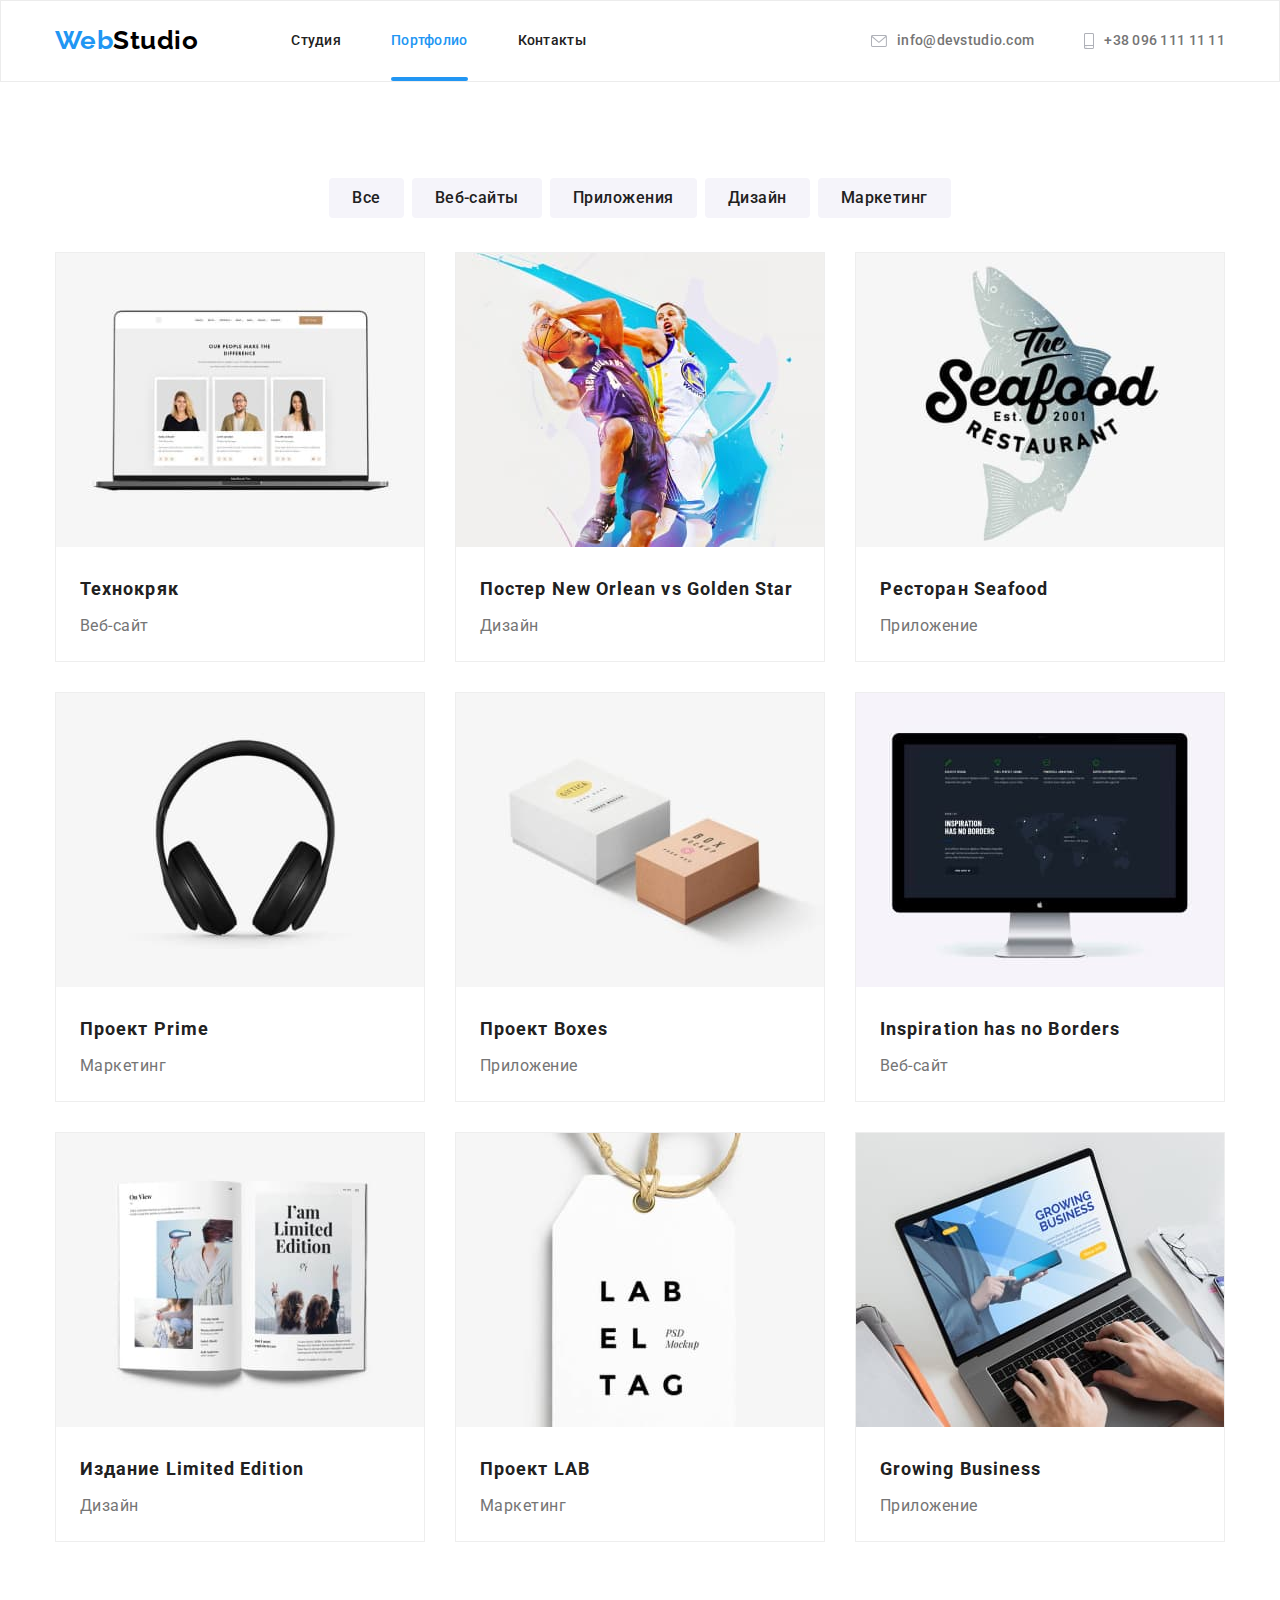
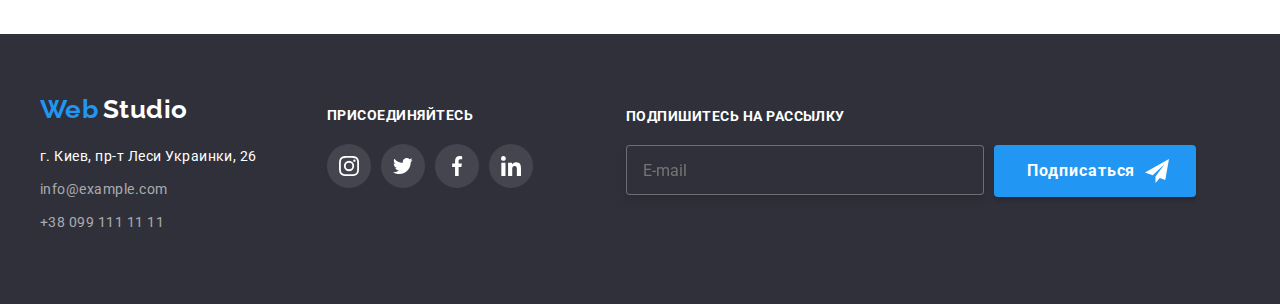
==== portfolio.html @ ba24fcdd "added files hv-06" ====
<!DOCTYPE html>
<html lang="ru">
  <head>
    <meta charset="UTF-8" />
    <meta name="viewport" content="width=device-width, initial-scale=1.0" />
    <title>Document</title>
    <link
      href="https://fonts.googleapis.com/css2?family=Raleway:wght@700&family=Roboto:wght@400;500;700;900&display=swap"
      rel="stylesheet"
    />
    <link
      rel="stylesheet"
      href="https://cdnjs.cloudflare.com/ajax/libs/modern-normalize/0.7.0/modern-normalize.min.css"
      integrity="sha512-yp4nScgc3FLGSJK6gj7q+YzX4ApX8ifljxvw3x5oYG4Js/u7ABw/U+pP31kefS2iz83pHbwe+Le2WvcosArp6Q=="
      crossorigin="anonymous"
    />
    <link rel="stylesheet" href="./CSS/styles.css" />
  </head>
  <body>
    <header class="header">
      <div class="container-nav flex">
        <nav class="site-nav">
          <a href="./index.html" class="logo">
            <span class="logo-blue">Web</span>Studio
          </a>
          <ul class="site-nav-list">
            <li class="item"><a href="./index.html" class="link">Студия</a></li>
            <li class="item">
              <a href="" class="link emphasis current">Портфолио</a>
            </li>
            <li><a href="" class="link">Контакты </a></li>
          </ul>
        </nav>

        <address class="address-nav">
          <a href="mailto:info@devstudio.com" class="item link-email">
            <svg class="icon-header-envelope">
              <use href="./images/SVG/sprite.svg#icon-envelope"></use>
            </svg>
            info@devstudio.com</a
          ><br />
          <a href="tel:+38-096-111-11-11" class="item link-tel">
            <svg class="icon-header-smartphone">
              <use href="./images/SVG/sprite.svg#icon-smartphone"></use>
            </svg>
            +38 096 111 11 11</a
          >
        </address>
      </div>
    </header>
    <section class="main">
      <div class="container-main">
        <ul class="main-button flex">
          <li class="button-item">
            <button type="button" class="button-service">
              <span class="name-service">Все</span>
            </button>
          </li>
          <li class="button-item">
            <button type="button" class="button-service">
              <span class="name-service">Веб-сайты</span>
            </button>
          </li>
          <li class="button-item">
            <button type="button" class="button-service">
              <span class="name-service">Приложения </span>
            </button>
          </li>
          <li class="button-item">
            <button type="button" class="button-service">
              <span class="name-service">Дизайн</span>
            </button>
          </li>
          <li class="button-item">
            <button type="button" class="button-service">
              <span class="name-service">Маркетинг </span>
            </button>
          </li>
        </ul>
        <ul class="main-img flex">
          <li class="img-item">
            <a class="img-link" href="">
              <div class="img-thumb">
                <img
                  src="./images/portfolio_texnokriak.jpg"
                  alt=""
                  width="370"
                  height="294"
                />

                <p class="img-hover-text">
                  Технокряк это современная площадка распространения
                  коронавируса. Компании используют эту платформу для цифрового
                  шпионажа и атак на защищённые сервера конкурентов.
                </p>
              </div>

              <h2 class="img-name">Технокряк</h2>
              <p class="type-service">Веб-сайт</p>
            </a>
          </li>
          <li class="img-item">
            <a class="img-link" href="">
              <div class="img-thumb">
                <img
                  src="./images/portfolio-poster.jpg"
                  alt=""
                  width="370"
                  height="294"
                />
                <p class="img-hover-text">
                  Технокряк это современная площадка распространения
                  коронавируса. Компании используют эту платформу для цифрового
                  шпионажа и атак на защищённые сервера конкурентов.
                </p>
              </div>
              <h2 class="img-name">Постер New Orlean vs Golden Star</h2>
              <p class="type-service">Дизайн</p>
            </a>
          </li>
          <li class="img-item">
            <a class="img-link" href="">
              <div class="img-thumb">
                <img
                  src="./images/portfolio_restaurant.jpg"
                  alt=""
                  width="370"
                  height="294"
                />
                <p class="img-hover-text">
                  Технокряк это современная площадка распространения
                  коронавируса. Компании используют эту платформу для цифрового
                  шпионажа и атак на защищённые сервера конкурентов.
                </p>
              </div>
              <h2 class="img-name">Ресторан Seafood</h2>
              <p class="type-service">Приложение</p>
            </a>
          </li>
          <li class="img-item">
            <a class="img-link" href="">
              <div class="img-thumb">
                <img
                  src="./images/portfolio-projectprime.jpg"
                  alt=""
                  width="370"
                  height="294"
                />
                <p class="img-hover-text">
                  Технокряк это современная площадка распространения
                  коронавируса. Компании используют эту платформу для цифрового
                  шпионажа и атак на защищённые сервера конкурентов.
                </p>
              </div>

              <h2 class="img-name">Проект Prime</h2>
              <p class="type-service">Маркетинг</p>
            </a>
          </li>
          <li class="img-item">
            <a class="img-link" href="">
              <div class="img-thumb">
                <img
                  src="./images/portfolio_projectboxes.jpg"
                  alt=""
                  width="370"
                  height="294"
                />
                <p class="img-hover-text">
                  Технокряк это современная площадка распространения
                  коронавируса. Компании используют эту платформу для цифрового
                  шпионажа и атак на защищённые сервера конкурентов.
                </p>
              </div>
              <h2 class="img-name">Проект Boxes</h2>
              <p class="type-service">Приложение</p>
            </a>
          </li>
          <li class="img-item">
            <a class="img-link" href="">
              <div class="img-thumb">
                <img
                  src="./images/portfolio_inspiration.jpg"
                  alt=""
                  width="370"
                  height="294"
                />
                <p class="img-hover-text">
                  Технокряк это современная площадка распространения
                  коронавируса. Компании используют эту платформу для цифрового
                  шпионажа и атак на защищённые сервера конкурентов.
                </p>
              </div>
              <h2 class="img-name">Inspiration has no Borders</h2>
              <p class="type-service">Веб-сайт</p>
            </a>
          </li>
          <li class="img-item">
            <a class="img-link" href="">
              <div class="img-thumb">
                <img
                  src="./images/portfolio_limited.jpg"
                  alt=""
                  width="370"
                  height="294"
                />
                <p class="img-hover-text">
                  Технокряк это современная площадка распространения
                  коронавируса. Компании используют эту платформу для цифрового
                  шпионажа и атак на защищённые сервера конкурентов.
                </p>
              </div>
              <h2 class="img-name">Издание Limited Edition</h2>
              <p class="type-service">Дизайн</p>
            </a>
          </li>
          <li class="img-item">
            <a class="img-link" href="">
              <div class="img-thumb">
                <img
                  src="./images/portfolio_lab.jpg"
                  alt=""
                  width="370"
                  height="294"
                />
                <p class="img-hover-text">
                  Технокряк это современная площадка распространения
                  коронавируса. Компании используют эту платформу для цифрового
                  шпионажа и атак на защищённые сервера конкурентов.
                </p>
              </div>
              <h2 class="img-name">Проект LAB</h2>
              <p class="type-service">Маркетинг</p>
            </a>
          </li>
          <li class="img-item">
            <a class="img-link" href="">
              <div class="img-thumb">
                <img
                  src="./images/portfolio_growning.jpg"
                  alt=""
                  width="370"
                  height="294"
                />
                <p class="img-hover-text">
                  Технокряк это современная площадка распространения
                  коронавируса. Компании используют эту платформу для цифрового
                  шпионажа и атак на защищённые сервера конкурентов.
                </p>
              </div>
              <h2 class="img-name">Growing Business</h2>
              <p class="type-service">Приложение</p>
            </a>
          </li>
        </ul>
      </div>
    </section>
    <footer class="footer">
      <div class="container-footer">
        <div>
          <a href="./index.html" class="footer-logo">
            <span class="footer-blue">Web</span>
            <span class="footer-white">Studio</span>
          </a>
          <address>
            <p class="footer-address">г. Киев, пр-т Леси Украинки, 26</p>
            <a href="mailto:info@info@example.com" class="footer-email"
              >info@example.com</a
            ><br />
            <a href="tel:+38-099-111-11-11" class="footer-tel"
              >+38 099 111 11 11</a
            >
          </address>
        </div>
        <div class="footer-social flex">
          <p class="join-text">присоединяйтесь</p>
          <ul class="footer-social-list">
            <li class="footer-social-icon-item">
              <a
                class="footer-social-icon-link"
                href="https://www.instagram.com"
                target="_blank"
              >
                <svg class="footer-icon-social">
                  <use href="./images/SVG/sprite.svg#icon-instagram"></use>
                </svg>
              </a>
            </li>
            <li class="footer-social-icon-item">
              <a
                class="footer-social-icon-link"
                href="https://www.twitter.com"
                target="_blank"
              >
                <svg class="footer-icon-social">
                  <use href="./images/SVG/sprite.svg#icon-Twitter"></use>
                </svg>
              </a>
            </li>
            <li class="footer-social-icon-item">
              <a
                class="footer-social-icon-link"
                href="https://www.facebook.com"
                target="_blank"
              >
                <svg class="footer-icon-social">
                  <use href="./images/SVG/sprite.svg#icon-facebook"></use>
                </svg>
              </a>
            </li>
            <li class="footer-social-icon-item">
              <a
                class="footer-social-icon-link"
                href="https://www.linkedin.com"
                target="_blank"
              >
                <svg class="footer-icon-social">
                  <use href="./images/SVG/sprite.svg#icon-linkedin"></use>
                </svg>
              </a>
            </li>
          </ul>
        </div>
        <form class="subscription">
          <p class="subscription-text">Подпишитесь на рассылку</p>
          <div class="subscription-all">
            <label class="subscription-form-label">
              <input
                type="email"
                class="subscription-form-input"
                name="email"
                placeholder="E-mail"
              />
            </label>
            <button type="submit" class="subscription-button-form">
              <span class="subscription-button-text-form">Подписаться</span>
              <svg class="icon-send">
                <use href="./images/SVG/sprite.svg#icon-icon-send"></use>
              </svg>
            </button>
          </div>
        </form>
      </div>
    </footer>
  </body>
</html>
---- CSS/styles.css ----
/* дод. колір тексту 212121 */
/* осн. колір тексту 757575 */
/* колір лого 000000   2196F3 синій */
/* футер color: rgba(255, 255, 255, 0.6); */
/* наша команда background: #F5F4FA; */
:root {
  --primary-text-color: #757575;
  --title-text-color: #212121;
  --accent: #2196f3;
  --background-head-and-footer: #2f303a;
  --background-body: #fff;
  --background-team: #f5f4fa;
  --logo: #000000;
  --background-footer-tel: rgba(255, 255, 255, 0.6);
  --border-color: #eeeeee;
  --border-header-color: #ececec;
  --icon-color: #afb1b8;
  --head: #c4c4c4;
  --cubic: cubic-bezier(0.4, 0, 0.2, 1);
}

html {
  box-sizing: border-box;
}
*,
*::before,
*::after {
  box-sizing: inherit;
}
*:focus {
  outline: none;
}
body {
  margin: 0;
  background-color: var(--background-body);
  color: var(--primary-text-color);

  font-family: Roboto, sans-serif;
  letter-spacing: 0.03em;
}
ul {
  padding: 0;
  margin: 0;
  list-style: none;
}
.flex {
  display: flex;
}
.header {
  border: 1px solid var(--border-header-color);
}
.container-nav {
  width: 1200px;
  padding-left: 15px;
  padding-right: 15px;

  margin-right: auto;
  margin-left: auto;
  /* outline: 2px solid tomato; */
}

.container-nav .flex {
  align-items: center;
}
/* логотип */
.logo {
  display: flex;
  padding-top: 24px;
  padding-bottom: 25px;
  margin-right: 93px;

  color: var(--logo);

  font-family: Raleway;
  font-style: normal;
  font-weight: bold;
  font-size: 26px;
  line-height: 1.19;

  text-decoration: none;
}
.logo-blue {
  color: var(--accent);
}
/* site-nav */
.site-nav {
  display: flex;
}
.site-nav-list {
  display: flex;
}
.site-nav .item {
  margin-right: 50px;
}
.site-nav .item:last-child {
  margin-right: 0;
}
.site-nav .link {
  position: relative;

  display: block;
  padding-top: 32px;
  padding-bottom: 32px;
  color: var(--title-text-color);

  font-family: Roboto;
  font-style: normal;
  font-weight: 500;
  font-size: 14px;
  line-height: 1.14;
  letter-spacing: 0.02em;

  text-decoration: none;

  transition: color 250ms var(--cubic);
}

.site-nav .link:hover,
.site-nav .link:focus {
  color: var(--accent);
}

.site-nav .link.current {
  color: var(--accent);
}
.emphasis::after {
  position: absolute;
  content: "";
  display: block;
  left: 0;
  bottom: 0;
  width: 100%;
  height: 4px;
  background: var(--accent);
  border-radius: 2px;
}
/* address-nav */
.address-nav {
  display: flex;
  margin-left: auto;
}
.address-nav .item {
  margin-right: 50px;
  padding-top: 32px;
  padding-bottom: 32px;

  transition: color 250ms var(--cubic);
}
.address-nav .item:last-child {
  margin-right: 0;
}
.address-nav .link-email {
  color: var(--primary-text-color);

  font-family: Roboto;
  font-style: normal;
  font-weight: 500;
  font-size: 14px;
  line-height: 1.14;
  letter-spacing: 0.02em;

  text-decoration: none;
}
.address-nav .link-tel {
  color: var(--primary-text-color);

  font-family: Roboto;
  font-style: normal;
  font-weight: 500;
  font-size: 14px;
  line-height: 1.14;
  letter-spacing: 0.02em;

  text-decoration: none;

  transition: color 250ms var(--cubic);
}
.address-nav .item:hover,
.address-nav .link-email:focus {
  color: var(--accent);
}
.address-nav .item:hover .icon-header-envelope,
.address-nav .item:focus .icon-header-envelope {
  fill: var(--accent);
}
.address-nav .link-tel:hover,
.address-nav .link-tel:focus {
  color: var(--accent);
}
.address-nav .item:hover .icon-header-smartphone,
.address-nav .item:focus .icon-header-smartphone {
  fill: var(--accent);
}
.icon-header-envelope {
  width: 16px;
  height: 12px;
  margin-right: 10px;
  fill: var(--icon-color);

  transition: fill 250ms var(--cubic);
}
.icon-header-smartphone {
  width: 10px;
  height: 16px;
  margin-right: 10px;
  fill: var(--icon-color);

  transition: fill 250ms var(--cubic);
}
.item {
  display: flex;
  align-items: center;
}
/* head */
.container-head {
  width: 1200px;

  margin-right: auto;
  margin-left: auto;
  /* outline: 2px solid red; */
}
.head {
  background-color: var(--head);
  text-align: center;
  padding-top: 200px;
  padding-bottom: 200px;

  max-width: 1600px;
  height: 600px;
  margin-right: auto;
  margin-left: auto;

  background-image: linear-gradient(
      rgba(47, 48, 58, 0.4),
      rgba(47, 48, 58, 0.4)
    ),
    url(../images/hero.jpg);
  background-repeat: no-repeat;
}
.head-title {
  margin-top: 0;
  margin-bottom: 40px;

  color: var(--background-body);

  font-style: normal;
  font-weight: 900;
  font-size: 44px;
  line-height: 1.36;

  letter-spacing: 0.06em;
  text-transform: uppercase;
}

/* особливості */
.features {
  padding-top: 94px;
}
.features-item {
  width: 270px;
  margin-right: 30px;
}
.features-item:last-child {
  margin-right: 0;
}
.features-icon {
  display: flex;
  align-items: center;
  justify-content: center;
  height: 120px;
  margin-bottom: 30px;

  background-color: var(--background-team);

  border-radius: 4px;
}
.container-features {
  width: 1200px;
  padding-left: 15px;
  padding-right: 15px;

  margin-right: auto;
  margin-left: auto;
}
.features-title {
  margin-top: 0;
  margin-bottom: 10px;
  color: var(--title-text-color);

  font-style: normal;
  font-weight: bold;
  font-size: 14px;
  line-height: 1.14;
  text-transform: uppercase;
}
.features-text {
  margin-top: 0;
  margin-bottom: 0;
  font-style: normal;
  font-weight: normal;
  font-size: 14px;
  line-height: 1.71;
}
/* чем ми занимаемся */
.works {
  padding-top: 94px;
  padding-bottom: 94px;
}

.section-item {
  position: relative;
  display: flex;
  width: 370px;
  margin-right: 30px;
}
.label {
  display: flex;
  position: absolute;
  font-family: Roboto;
  font-style: normal;
  font-weight: bold;
  font-size: 14px;
  line-height: 1.14;
  justify-content: center;
  align-items: center;
  text-transform: uppercase;
  margin: 0;
  color: var(--background-body);

  bottom: 0;
  left: 0;

  width: 370px;
  height: 70px;
  background: rgba(47, 48, 58, 0.8);
}
.section-item:last-child {
  margin-right: 0;
}
.container-section {
  width: 1200px;
  padding-left: 15px;
  padding-right: 15px;

  margin-right: auto;
  margin-left: auto;
}
.section-title {
  margin-top: 0;
  margin-bottom: 50px;
  color: var(--title-text-color);

  font-style: normal;
  font-weight: bold;
  font-size: 36px;
  line-height: 1.17;
  text-align: center;
}
/* наша команда */
.team {
  background-color: var(--background-team);
}
.container-team {
  width: 1200px;
  padding-left: 15px;
  padding-right: 15px;

  margin-right: auto;
  margin-left: auto;
}
.team-item {
  margin-right: 30px;
  border-radius: 0px 0px 4px 4px;
  box-shadow: 0px 1px 3px rgba(0, 0, 0, 0.12), 0px 1px 1px rgba(0, 0, 0, 0.14),
    0px 2px 1px rgba(0, 0, 0, 0.2);
  background-color: var(--background-body);
}
.team-item:last-child {
  margin-right: 0;
}
.team-title {
  margin-top: 0;
  margin-bottom: 50px;
  padding-top: 94px;

  color: var(--title-text-color);

  font-style: normal;
  font-weight: bold;
  font-size: 36px;
  line-height: 1.17;
  text-align: center;
}
.team-img {
  padding-bottom: 94px;
}
.team-name {
  margin-top: 30px;
  margin-bottom: 10px;
  color: var(--title-text-color);

  font-style: normal;
  font-weight: 500;
  font-size: 16px;
  line-height: 1.19;
  text-align: center;
}
.team-specialty {
  margin-top: 0;
  margin-bottom: 16px;
  font-style: normal;
  font-weight: normal;
  font-size: 16px;
  line-height: 1.19;
  text-align: center;
}
.social-list {
  display: flex;
  justify-content: center;
  margin-right: 32px;
  margin-left: 32px;
  margin-bottom: 30px;
}
.social-icon-item:not(:last-child) {
  margin-right: 10px;
}
.social-icon-link {
  display: flex;
  justify-content: center;
  align-items: center;
  width: 44px;
  height: 44px;
  border-radius: 50%;

  background-color: var(--background-body);

  transition: background-color 250ms var(--cubic);
}
.social-icon-link:hover,
.social-icon-link:focus {
  background-color: var(--accent);
}
.social-icon-link:hover .icon-social,
.social-icon-link:focus .icon-social {
  fill: var(--background-body);
}
.icon-social {
  width: 20px;
  height: 20px;
  fill: var(--icon-color);

  transition: fill 250ms var(--cubic);
}
/* кнопка */
.button {
  display: inline-block;
  background-color: var(--accent);
  border: 1px solid transparent;
  border-radius: 4px;
  box-shadow: 0px 4px 4px rgba(0, 0, 0, 0.15);
  padding: 10px 32px;

  min-width: 200px;
}
.button-text {
  color: var(--background-body);

  font-family: Roboto;
  font-style: normal;
  font-weight: bold;
  font-size: 16px;
  line-height: 1.87;
  letter-spacing: 0.06em;
  text-align: center;
}
/* clients */
.container-clients {
  width: 1200px;
  padding-left: 15px;
  padding-right: 15px;
  margin-right: auto;
  margin-left: auto;
}
.clients-icon {
  padding-bottom: 94px;
}
.clients-icon-list {
  display: flex;
  justify-content: center;
  align-items: center;
  margin-right: 30px;
  border: 1px solid var(--icon-color);
  width: 170px;
  height: 90px;

  border-radius: 4px;

  transition: border 250ms var(--cubic);
}
.clients-icon-list:last-child {
  margin-right: 0;
}
.clients-logo {
  fill: var(--icon-color);
  transition: fill 250ms var(--cubic);
}
.clients-icon-list:hover,
.clients-icon-list:focus-within {
  border: 1px solid var(--accent);
}
.clients-icon-list:hover .clients-logo,
.clients-icon-list:focus-within .clients-logo {
  fill: var(--accent);
}
/* footer */
.container-footer {
  display: flex;

  width: 1200px;
  padding-top: 60px;
  padding-bottom: 60px;
  margin-right: auto;
  margin-left: auto;
}
.footer {
  background-color: var(--background-head-and-footer);
}
/* footer logo */
.footer-logo {
  text-decoration: none;
}
.footer-blue {
  color: var(--accent);
  margin-bottom: 20px;
  display: inline-block;

  font-family: Raleway;
  font-style: normal;
  font-weight: bold;
  font-size: 26px;
  line-height: 1.19;
}
.footer-white {
  color: var(--background-body);
  margin-bottom: 20px;
  display: inline-block;

  font-family: Raleway;
  font-style: normal;
  font-weight: bold;
  font-size: 26px;
  line-height: 1.19;
}
.footer-address {
  color: var(--background-body);
  margin-top: 0;
  margin-bottom: 9px;

  font-style: normal;
  font-weight: normal;
  font-size: 14px;
  line-height: 1.71;
}
.footer-email,
.footer-tel {
  color: var(--background-footer-tel);
  margin-bottom: 9px;
  display: inline-block;

  font-style: normal;
  font-weight: normal;
  font-size: 14px;
  line-height: 1.71;

  text-decoration: none;
}
.join-text {
  font-family: Roboto;
  font-style: normal;
  font-weight: bold;
  font-size: 14px;
  line-height: 1.14;

  margin-bottom: 20px;

  text-transform: uppercase;

  color: var(--background-body);
}
.footer-social {
  display: block;
  width: 206px;
  height: 80px;
  margin-left: 70px;
}
.footer-social-list {
  display: flex;
  justify-content: center;
}
.footer-social-icon-item:not(:last-child) {
  margin-right: 10px;
}
.footer-social-icon-link {
  display: flex;
  justify-content: center;
  align-items: center;
  width: 44px;
  height: 44px;
  border-radius: 50%;

  background-color: rgba(255, 255, 255, 0.1);
  transition: background-color 250ms var(--cubic);
}
.footer-social-icon-link:hover,
.footer-social-icon-link:focus {
  background-color: var(--accent);
}
.footer-icon-social {
  width: 20px;
  height: 20px;
  fill: var(--background-body);
}
.subscription {
  display: block;
  width: 570px;
  height: 86px;
  margin-left: 93px;
}
.subscription-text {
  margin: 0;
  font-family: Roboto;
  font-style: normal;
  font-weight: bold;
  font-size: 14px;
  line-height: 1.14;
  margin-bottom: 20px;
  margin-top: 15px;

  text-transform: uppercase;

  color: var(--background-body);
}
.subscription-all {
  display: flex;
}
.subscription-form-input {
  width: 358px;
  height: 50px;
  padding-left: 16px;
  padding-top: 15px;
  padding-bottom: 15px;
  padding-right: 16px;

  font-family: Roboto;
  font-style: normal;
  font-weight: normal;
  font-size: 16px;
  line-height: 1.25;

  color: rgba(255, 255, 255, 0.6);

  border: 1px solid rgba(255, 255, 255, 0.3);
  filter: drop-shadow(0px 4px 4px rgba(0, 0, 0, 0.15));
  border-radius: 4px;
  background-color: var(--background-head-and-footer);
}
.subscription-button-form {
  display: flex;
  align-items: center;
  background-color: var(--accent);
  border: 1px solid transparent;
  border-radius: 4px;
  box-shadow: 0px 4px 4px rgba(0, 0, 0, 0.15);
  padding: 10px 32px;

  margin-left: 10px;

  min-width: 200px;
}
.subscription-button-text-form {
  color: var(--background-body);

  font-family: Roboto;
  font-style: normal;
  font-weight: bold;
  font-size: 16px;
  line-height: 1.87;
  letter-spacing: 0.06em;
  text-align: center;
}
.icon-send {
  min-width: 24px;
  max-height: 24px;
  margin-left: 10px;

  fill: var(--background-body);
}

/* PORTFOLIO */

.main {
  padding-top: 96px;
  padding-bottom: 92px;
}
.container-main {
  width: 1200px;

  padding-left: 15px;
  padding-right: 15px;
  margin-right: auto;
  margin-left: auto;
}
.main-button {
  justify-content: center;
  margin-bottom: 34px;
}
.button-item {
  margin-right: 8px;
  /* transition: background-color 2500ms var(--cubic); */
}
.button-item:last-child {
  margin-right: 0;
}
.button-service {
  display: inline-block;
  background-color: var(--background-team);
  border: 1px solid transparent;
  border-radius: 4px;
  padding: 6px 22px;

  transition: background-color 250ms var(--cubic), box-shadow 250ms var(--cubic);
}
.name-service {
  color: var(--title-text-color);

  font-family: Roboto;
  font-style: normal;
  font-weight: 500;
  font-size: 16px;
  line-height: 1.63;
  letter-spacing: 0.03em;
  text-align: center;

  transition: color 250ms var(--cubic);
}
.button-service:hover,
.button-service:focus {
  background-color: var(--accent);
  box-shadow: 0px 3px 1px rgba(0, 0, 0, 0.1), 0px 1px 2px rgba(0, 0, 0, 0.08),
    0px 2px 2px rgba(0, 0, 0, 0.12);
}
.button-service:hover .name-service,
.button-service:focus .name-service {
  color: var(--background-body);
}
.main-img {
  flex-wrap: wrap;
}
.img-item {
  width: calc((100% - 60px) / 3);
  margin-right: 30px;
  margin-bottom: 30px;

  background: color var(--background-body);
  border: 1px solid var(--border-color);
  transition: box-shadow 250ms var(--cubic);
}
.img-item:nth-child(3n) {
  margin-right: 0;
}
.img-item:nth-last-child(-n + 3) {
  margin-bottom: 0;
}
.img-item:hover,
.img-item:focus {
  box-shadow: 0px 1px 1px rgba(0, 0, 0, 0.12), 0px 4px 4px rgba(0, 0, 0, 0.06),
    1px 4px 6px rgba(0, 0, 0, 0.16);
}
.img-link {
  text-decoration: none;
}

.img-thumb {
  position: relative;
  overflow: hidden;
  transition: transform 250ms var(--cubic);
}

.img-item:hover .img-hover-text {
  opacity: 1;
  transform: translateY(0);
  transition: transform 250ms var(--cubic);
}
.img-hover-text {
  /* display: block; */
  position: absolute;

  font-family: Roboto;
  font-style: normal;
  font-weight: normal;
  font-size: 18px;
  line-height: 1.56;
  width: 100%;
  height: 100%;
  margin: 0;
  padding-top: 63px;
  padding-bottom: 63px;
  padding-right: 24px;
  padding-left: 24px;

  top: 0;
  left: 0;
  transform: translateY(100%);
  color: var(--background-body);
  background-color: rgba(33, 150, 243, 0.9);
  transition: transform 250ms var(--cubic);
}

.img-name {
  margin-top: 20px;
  margin-bottom: 0;

  margin-left: 24px;
  color: var(--title-text-color);

  font-style: normal;
  font-weight: bold;
  font-size: 18px;
  line-height: 2;

  letter-spacing: 0.06em;
}
.type-service {
  margin-top: 4px;
  margin-bottom: 20px;
  margin-left: 24px;

  color: var(--primary-text-color);

  font-style: normal;
  font-weight: normal;
  font-size: 16px;
  line-height: 1.88;
}
/* модалка */
.backdrop {
  position: fixed;
  top: 0;
  left: 0;
  min-width: 100%;
  min-height: 100%;
  background: rgba(0, 0, 0, 0.2);

  opacity: 1;
  transition: opacity 250ms var(--cubic);
}
.backdrop.is-hidden {
  opacity: 0;
  pointer-events: none;
}
.backdrop.is-hidden.modal {
  transform: scale(0.9) translate(-50%, -50%);
}
.modal {
  position: absolute;
  width: 528px;
  height: 581px;
  left: 50%;
  top: 50%;
  transform: scale(1) translate(-50%, -50%);

  background: #ffffff;
  box-shadow: 0px 1px 3px rgba(0, 0, 0, 0.12), 0px 1px 1px rgba(0, 0, 0, 0.14),
    0px 2px 1px rgba(0, 0, 0, 0.2);
  border-radius: 4px;
  transition: transform 250ms var(--cubic);
}
.button-end {
  display: flex;
  justify-content: center;
  align-items: center;
  width: 30px;
  height: 30px;
  border-radius: 50%;
  margin-left: auto;
  margin-right: 8px;
  margin-top: 8px;

  background: var(--background-body);
  border: 1px solid rgba(0, 0, 0, 0.1);
}
.svg-end {
  width: 11px;
  height: 11px;
  fill: var(--logo);

  transition: fill 250ms var(--cubic);
}
.button-end:hover .svg-end,
.button-end:focus .svg-end {
  fill: var(--accent);
}
.modal-head {
  font-family: Roboto;
  font-style: normal;
  font-weight: bold;
  font-size: 20px;
  line-height: 1.15;
  text-align: center;
  margin: 0;

  color: var(--title-text-color);
}
.form {
  width: 448px;
  height: 342px;
  margin-left: auto;
  margin-right: auto;
  margin-top: 12px;
  /* outline: 2px solid red; */
}
.form-field {
  position: relative;
  /* outline: 2px solid green; */
}
.form-label {
  display: flex;
  flex-direction: column;
}
.form-name {
  font-family: Roboto;
  font-style: normal;
  font-weight: normal;
  font-size: 12px;
  line-height: 1.17;
  margin-bottom: 4px;

  letter-spacing: 0.01em;

  color: var(--primary-text-color);
}
.form-input {
  border: 1px solid rgba(33, 33, 33, 0.2);
  border-radius: 4px;
  height: 40px;
  margin-bottom: 10px;
  padding: 12px;
  padding-left: 42px;

  transition: border 250ms var(--cubic);
}
.textarea {
  border: 1px solid rgba(33, 33, 33, 0.2);
  border-radius: 4px;
  height: 120px;
  width: 100%;
  resize: none;

  padding-left: 16px;
  padding-top: 12px;
  padding-right: 12px;
  padding-bottom: 12px;

  font-family: Roboto;
  font-style: normal;
  font-weight: normal;
  font-size: 14px;
  line-height: 1.14;
  letter-spacing: 0.01em;

  color: rgba(117, 117, 117, 0.5);

  transition: border 250ms var(--cubic);
}
.icon-modal {
  position: absolute;
  width: 18px;
  height: 18px;
  fill: var(--title-text-color);

  top: 55%;
  left: 12px;

  transform: translateY(-50%);
  transition: fill 250ms var(--cubic);
}
.form-input:focus {
  border: 1px solid var(--accent);
  border-radius: 4px;
}
.form-input:focus-within + .icon-modal {
  fill: var(--accent);
}
.textarea:focus {
  border: 1px solid var(--accent);
  border-radius: 4px;
}
.checkbox {
  margin-top: 20px;
  margin-bottom: 30px;
  text-align: center;
}
.checkbox-label {
  position: relative;
}
.checkbox-input {
  position: absolute;
  width: 1px;
  height: 1px;
  margin: -1px;
  border: 0;
  padding: 0;
  clip: rect(0 0 0 0);
  overflow: hidden;
}
.checkbox-icon {
  position: absolute;
  display: inline-block;
  width: 16px;
  height: 15px;
  border: 2px solid black;
  border-radius: 4px;

  top: 50%;
  transform: translateY(-50%);
}

.checkbox-input:checked + .checkbox-icon {
  background-color: var(--accent);
  background-image: url(../images/SVG/iconcheck.svg);
  background-size: contain;
  background-origin: border-box;
  border-color: var(--accent);
}

.contract {
  margin-left: 24px;
  font-family: Roboto;
  font-style: normal;
  font-weight: normal;
  font-size: 14px;
  line-height: 1.71;

  color: var(--primary-text-color);
}
.contract-link {
  font-family: Roboto;
  font-style: normal;
  font-weight: normal;
  font-size: 14px;
  line-height: 1.71;

  color: var(--accent);
}
.submit {
  display: flex;
  justify-content: center;
}
.button-form {
  background-color: var(--accent);
  border: 1px solid transparent;
  border-radius: 4px;
  box-shadow: 0px 4px 4px rgba(0, 0, 0, 0.15);
  padding: 10px 32px;

  min-width: 200px;
}
.button-text-form {
  color: var(--background-body);

  font-family: Roboto;
  font-style: normal;
  font-weight: bold;
  font-size: 16px;
  line-height: 1.87;
  letter-spacing: 0.06em;
  text-align: center;
}
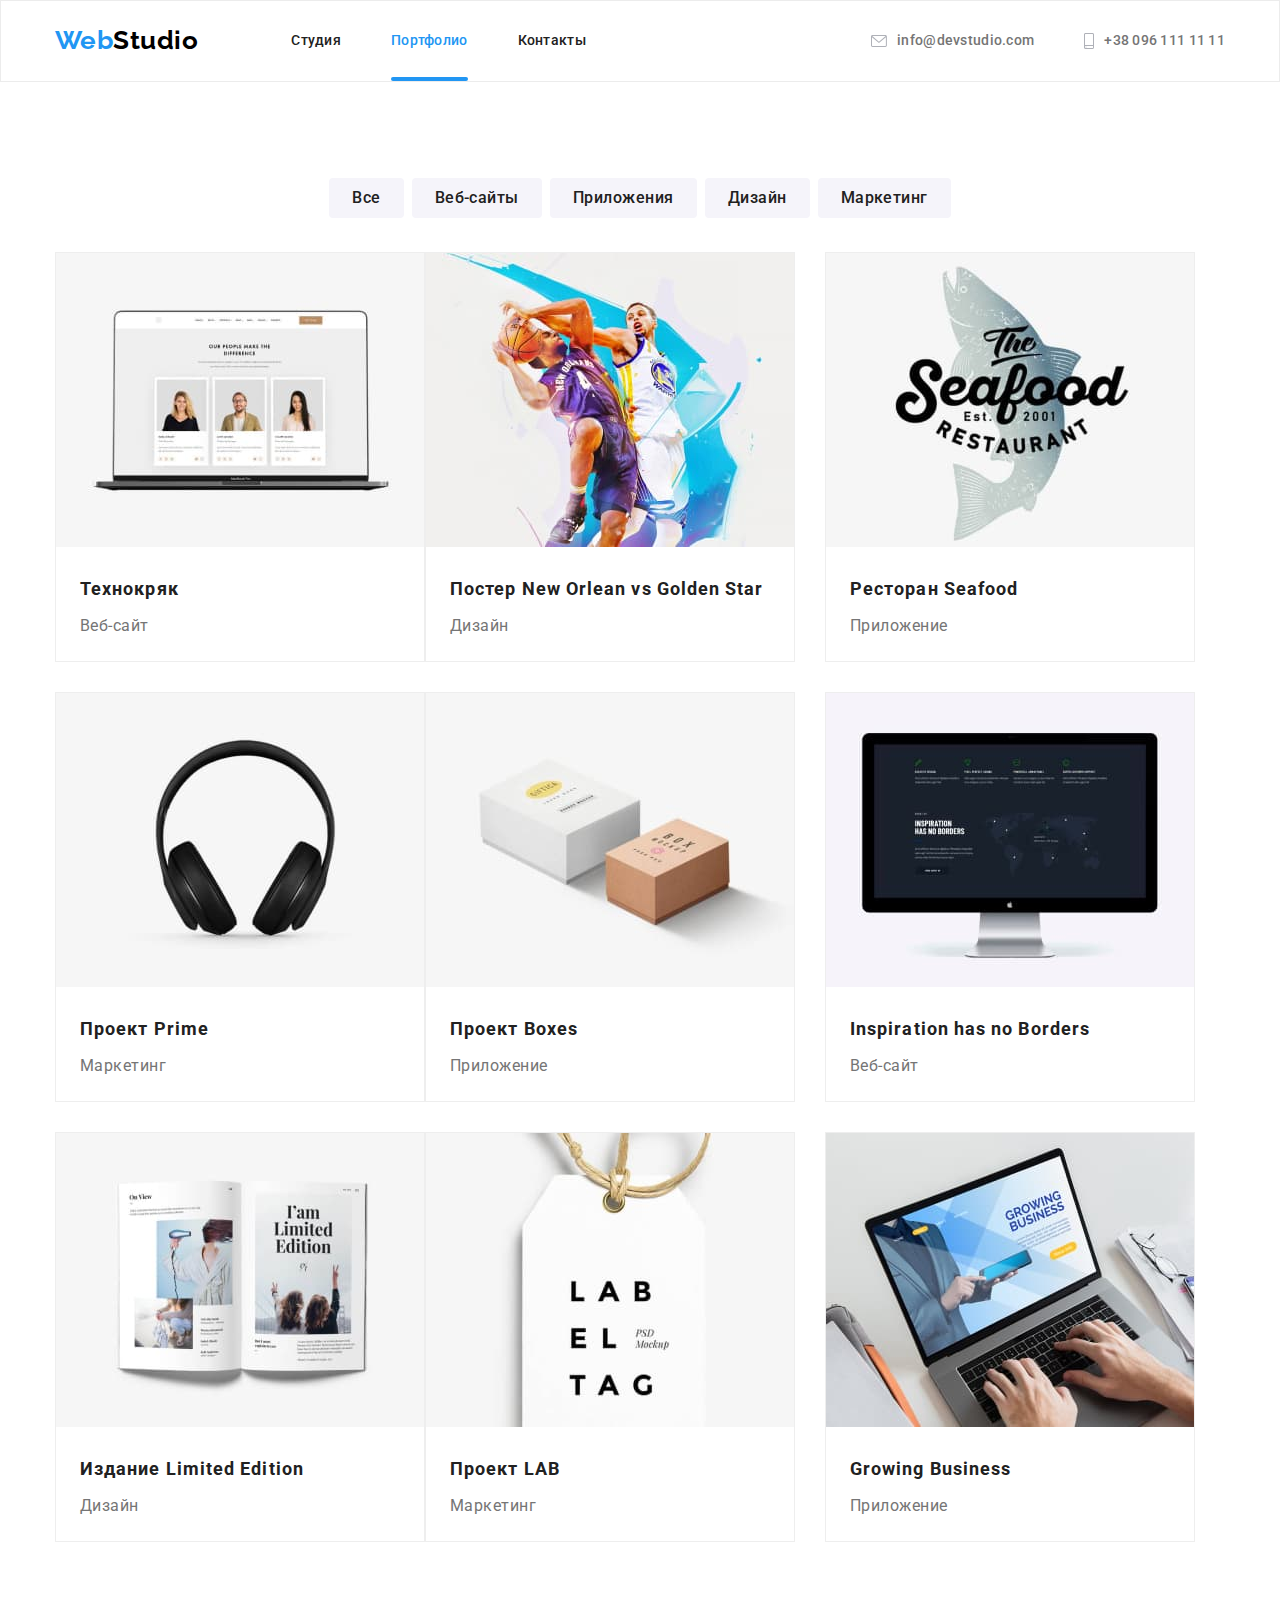
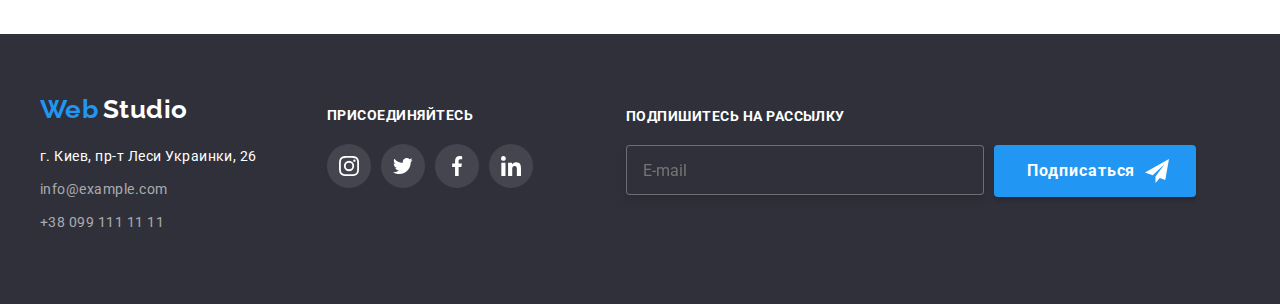
==== commit 89fd53f1: "add scss" ====
--- a/portfolio.html
+++ b/portfolio.html
@@ -14,7 +14,7 @@
       integrity="sha512-yp4nScgc3FLGSJK6gj7q+YzX4ApX8ifljxvw3x5oYG4Js/u7ABw/U+pP31kefS2iz83pHbwe+Le2WvcosArp6Q=="
       crossorigin="anonymous"
     />
-    <link rel="stylesheet" href="./CSS/styles.css" />
+    <link rel="stylesheet" href="./CSS/main.min.css" />
   </head>
   <body>
     <header class="header">
--- a/CSS/main.min.css
+++ b/CSS/main.min.css
@@ -0,0 +1,2 @@
+html{-webkit-box-sizing:border-box;box-sizing:border-box}*,*::before,*::after{-webkit-box-sizing:inherit;box-sizing:inherit}*:focus{outline:none}body{margin:0;background-color:#fff;color:#757575;font-family:Roboto, sans-serif;letter-spacing:0.03em}ul{padding:0;margin:0;list-style:none}.flex{display:-webkit-box;display:-ms-flexbox;display:flex}.header{border:1px solid #ececec}.container-nav{width:1200px;padding-left:15px;padding-right:15px;margin-right:auto;margin-left:auto}.container-nav .flex{-webkit-box-align:center;-ms-flex-align:center;align-items:center}.logo{display:-webkit-box;display:-ms-flexbox;display:flex;padding-top:24px;padding-bottom:25px;margin-right:93px;color:#000;font-family:Raleway;font-style:normal;font-weight:bold;font-size:26px;line-height:1.19;text-decoration:none}.logo-blue{color:#2196f3}.site-nav{display:-webkit-box;display:-ms-flexbox;display:flex}.site-nav-list{display:-webkit-box;display:-ms-flexbox;display:flex}.site-nav .item{margin-right:50px}.site-nav .item:last-child{margin-right:0}.site-nav .link{position:relative;display:block;padding-top:32px;padding-bottom:32px;color:#212121;font-family:Roboto;font-style:normal;font-weight:500;font-size:14px;line-height:1.14;letter-spacing:0.02em;text-decoration:none;-webkit-transition:color 250ms cubic-bezier(0.4, 0, 0.2, 1);transition:color 250ms cubic-bezier(0.4, 0, 0.2, 1)}.site-nav .link:hover,.site-nav .link:focus{color:#2196f3}.site-nav .link.current{color:#2196f3}.emphasis::after{position:absolute;content:"";display:block;left:0;bottom:0;width:100%;height:4px;background:#2196f3;border-radius:2px}.address-nav{display:-webkit-box;display:-ms-flexbox;display:flex;margin-left:auto}.address-nav .item{margin-right:50px;padding-top:32px;padding-bottom:32px;-webkit-transition:color 250ms cubic-bezier(0.4, 0, 0.2, 1);transition:color 250ms cubic-bezier(0.4, 0, 0.2, 1)}.address-nav .item:last-child{margin-right:0}.address-nav .link-email{color:#757575;font-family:Roboto;font-style:normal;font-weight:500;font-size:14px;line-height:1.14;letter-spacing:0.02em;text-decoration:none}.address-nav .link-tel{color:#757575;font-family:Roboto;font-style:normal;font-weight:500;font-size:14px;line-height:1.14;letter-spacing:0.02em;text-decoration:none;-webkit-transition:color 250ms cubic-bezier(0.4, 0, 0.2, 1);transition:color 250ms cubic-bezier(0.4, 0, 0.2, 1)}.address-nav .link-email:hover,.address-nav .link-email:focus,.address-nav .link-tel:hover,.address-nav .link-tel:focus{color:#2196f3}.address-nav .item:hover .icon-header-envelope,.address-nav .item:hover .icon-header-smartphone,.address-nav .item:focus .icon-header-envelope,.address-nav .item:focus .icon-header-smartphone{fill:#2196f3}.icon-header-envelope{width:16px;height:12px;margin-right:10px;fill:#afb1b8;-webkit-transition:fill 250ms cubic-bezier(0.4, 0, 0.2, 1);transition:fill 250ms cubic-bezier(0.4, 0, 0.2, 1)}.icon-header-smartphone{width:10px;height:16px;margin-right:10px;fill:#afb1b8;-webkit-transition:fill 250ms cubic-bezier(0.4, 0, 0.2, 1);transition:fill 250ms cubic-bezier(0.4, 0, 0.2, 1)}.item{display:-webkit-box;display:-ms-flexbox;display:flex;-webkit-box-align:center;-ms-flex-align:center;align-items:center}.head{background-color:#c4c4c4;text-align:center;padding-top:200px;padding-bottom:200px;max-width:1600px;height:600px;margin-right:auto;margin-left:auto;background-image:-webkit-gradient(linear, left top, left bottom, from(rgba(47,48,58,0.4)), to(rgba(47,48,58,0.4))),url(../images/hero.jpg);background-image:linear-gradient(rgba(47,48,58,0.4), rgba(47,48,58,0.4)),url(../images/hero.jpg);background-repeat:no-repeat}.head-title{margin-top:0;margin-bottom:40px;color:#fff;font-style:normal;font-weight:900;font-size:44px;line-height:1.36;letter-spacing:0.06em;text-transform:uppercase}.button{display:inline-block;background-color:#2196f3;border:1px solid transparent;border-radius:4px;-webkit-box-shadow:0px 4px 4px rgba(0,0,0,0.15);box-shadow:0px 4px 4px rgba(0,0,0,0.15);padding:10px 32px;min-width:200px}.button-text{color:#fff;font-family:Roboto;font-style:normal;font-weight:bold;font-size:16px;line-height:1.87;letter-spacing:0.06em;text-align:center}.features{padding-top:94px}.features-item{width:270px;margin-right:30px}.features-item:last-child{margin-right:0}.features-icon{display:-webkit-box;display:-ms-flexbox;display:flex;-webkit-box-align:center;-ms-flex-align:center;align-items:center;-webkit-box-pack:center;-ms-flex-pack:center;justify-content:center;height:120px;margin-bottom:30px;background-color:#f5f4fa;border-radius:4px}.features-title{margin-top:0;margin-bottom:10px;color:#212121;font-style:normal;font-weight:bold;font-size:14px;line-height:1.14;text-transform:uppercase}.features-text{margin-top:0;margin-bottom:0;font-style:normal;font-weight:normal;font-size:14px;line-height:1.71}.container-features{width:1200px;padding-left:15px;padding-right:15px;margin-right:auto;margin-left:auto}.works{padding-top:94px;padding-bottom:94px}.section-item{position:relative;display:-webkit-box;display:-ms-flexbox;display:flex;width:370px;margin-right:30px}.section-item:last-child{margin-right:0}.label{display:-webkit-box;display:-ms-flexbox;display:flex;position:absolute;font-family:Roboto;font-style:normal;font-weight:bold;font-size:14px;line-height:1.14;-webkit-box-pack:center;-ms-flex-pack:center;justify-content:center;-webkit-box-align:center;-ms-flex-align:center;align-items:center;text-transform:uppercase;margin:0;color:#fff;bottom:0;left:0;width:370px;height:70px;background:rgba(47,48,58,0.8)}.container-section{width:1200px;padding-left:15px;padding-right:15px;margin-right:auto;margin-left:auto}.section-title{margin-top:0;margin-bottom:50px;color:#212121;font-style:normal;font-weight:bold;font-size:36px;line-height:1.17;text-align:center}.team{background-color:#f5f4fa}.team-item{margin-right:30px;border-radius:0px 0px 4px 4px;-webkit-box-shadow:0px 1px 3px rgba(0,0,0,0.12),0px 1px 1px rgba(0,0,0,0.14),0px 2px 1px rgba(0,0,0,0.2);box-shadow:0px 1px 3px rgba(0,0,0,0.12),0px 1px 1px rgba(0,0,0,0.14),0px 2px 1px rgba(0,0,0,0.2);background-color:#fff}.team-item:last-child{margin-right:0}.team-title{margin-top:0;margin-bottom:50px;padding-top:94px;color:#212121;font-style:normal;font-weight:bold;font-size:36px;line-height:1.17;text-align:center}.team-img{padding-bottom:94px}.team-name{margin-top:30px;margin-bottom:10px;color:#212121;font-style:normal;font-weight:500;font-size:16px;line-height:1.19;text-align:center}.team-specialty{margin-top:0;margin-bottom:16px;font-style:normal;font-weight:normal;font-size:16px;line-height:1.19;text-align:center}.container-team{width:1200px;padding-left:15px;padding-right:15px;margin-right:auto;margin-left:auto}.social-list{display:-webkit-box;display:-ms-flexbox;display:flex;-webkit-box-pack:center;-ms-flex-pack:center;justify-content:center;margin-right:32px;margin-left:32px;margin-bottom:30px}.social-icon-item:not(:last-child){margin-right:10px}.social-icon-link{display:-webkit-box;display:-ms-flexbox;display:flex;-webkit-box-pack:center;-ms-flex-pack:center;justify-content:center;-webkit-box-align:center;-ms-flex-align:center;align-items:center;width:44px;height:44px;border-radius:50%;background-color:#fff;-webkit-transition:background-color 250ms cubic-bezier(0.4, 0, 0.2, 1);transition:background-color 250ms cubic-bezier(0.4, 0, 0.2, 1)}.social-icon-link:hover,.social-icon-link:focus{background-color:#2196f3}.social-icon-link:hover .icon-social,.social-icon-link:focus .icon-social{fill:#fff}.icon-social{width:20px;height:20px;fill:#afb1b8;-webkit-transition:fill 250ms cubic-bezier(0.4, 0, 0.2, 1);transition:fill 250ms cubic-bezier(0.4, 0, 0.2, 1)}.container-clients{width:1200px;padding-left:15px;padding-right:15px;margin-right:auto;margin-left:auto}.clients-icon{padding-bottom:94px}.clients-icon-list{display:-webkit-box;display:-ms-flexbox;display:flex;-webkit-box-pack:center;-ms-flex-pack:center;justify-content:center;-webkit-box-align:center;-ms-flex-align:center;align-items:center;margin-right:30px;border:1px solid #afb1b8;width:170px;height:90px;border-radius:4px;-webkit-transition:border 250ms cubic-bezier(0.4, 0, 0.2, 1);transition:border 250ms cubic-bezier(0.4, 0, 0.2, 1)}.clients-icon-list:last-child{margin-right:0}.clients-icon-list:hover,.clients-icon-list:focus-within{border:1px solid #2196f3}.clients-icon-list:hover .clients-logo,.clients-icon-list:focus-within .clients-logo{fill:#2196f3}.clients-logo{fill:#afb1b8;-webkit-transition:fill 250ms cubic-bezier(0.4, 0, 0.2, 1);transition:fill 250ms cubic-bezier(0.4, 0, 0.2, 1)}.container-footer{display:-webkit-box;display:-ms-flexbox;display:flex;width:1200px;padding-top:60px;padding-bottom:60px;margin-right:auto;margin-left:auto}.footer{background-color:#2f303a}.footer-logo{text-decoration:none}.footer-blue{color:#2196f3;margin-bottom:20px;display:inline-block;font-family:Raleway;font-style:normal;font-weight:bold;font-size:26px;line-height:1.19}.footer-white{color:#fff;margin-bottom:20px;display:inline-block;font-family:Raleway;font-style:normal;font-weight:bold;font-size:26px;line-height:1.19}.footer-address{color:#fff;margin-top:0;margin-bottom:9px;font-style:normal;font-weight:normal;font-size:14px;line-height:1.71}.footer-email,.footer-tel{color:rgba(255,255,255,0.6);margin-bottom:9px;display:inline-block;font-style:normal;font-weight:normal;font-size:14px;line-height:1.71;text-decoration:none}.join-text{font-family:Roboto;font-style:normal;font-weight:bold;font-size:14px;line-height:1.14;margin-bottom:20px;text-transform:uppercase;color:#fff}.footer-social{display:block;width:206px;height:80px;margin-left:70px}.footer-social-list{display:-webkit-box;display:-ms-flexbox;display:flex;-webkit-box-pack:center;-ms-flex-pack:center;justify-content:center}.footer-social-icon-item:not(:last-child){margin-right:10px}.footer-social-icon-link{display:-webkit-box;display:-ms-flexbox;display:flex;-webkit-box-pack:center;-ms-flex-pack:center;justify-content:center;-webkit-box-align:center;-ms-flex-align:center;align-items:center;width:44px;height:44px;border-radius:50%;background-color:rgba(255,255,255,0.1);-webkit-transition:background-color 250ms cubic-bezier(0.4, 0, 0.2, 1);transition:background-color 250ms cubic-bezier(0.4, 0, 0.2, 1)}.footer-social-icon-link:hover,.footer-social-icon-link:focus{background-color:#2196f3}.footer-icon-social{width:20px;height:20px;fill:#fff}.subscription{display:block;width:570px;height:86px;margin-left:93px}.subscription-text{margin:0;font-family:Roboto;font-style:normal;font-weight:bold;font-size:14px;line-height:1.14;margin-bottom:20px;margin-top:15px;text-transform:uppercase;color:#fff}.subscription-all{display:-webkit-box;display:-ms-flexbox;display:flex}.subscription-form-input{width:358px;height:50px;padding-left:16px;padding-top:15px;padding-bottom:15px;padding-right:16px;font-family:Roboto;font-style:normal;font-weight:normal;font-size:16px;line-height:1.25;color:rgba(255,255,255,0.6);border:1px solid rgba(255,255,255,0.3);-webkit-filter:drop-shadow(0px 4px 4px rgba(0,0,0,0.15));filter:drop-shadow(0px 4px 4px rgba(0,0,0,0.15));border-radius:4px;background-color:#2f303a}.subscription-button-form{display:-webkit-box;display:-ms-flexbox;display:flex;-webkit-box-align:center;-ms-flex-align:center;align-items:center;background-color:#2196f3;border:1px solid transparent;border-radius:4px;-webkit-box-shadow:0px 4px 4px rgba(0,0,0,0.15);box-shadow:0px 4px 4px rgba(0,0,0,0.15);padding:10px 32px;margin-left:10px;min-width:200px}.subscription-button-text-form{color:#fff;font-family:Roboto;font-style:normal;font-weight:bold;font-size:16px;line-height:1.87;letter-spacing:0.06em;text-align:center}.icon-send{min-width:24px;max-height:24px;margin-left:10px;fill:#fff}.main{padding-top:96px;padding-bottom:92px}.main-button{-webkit-box-pack:center;-ms-flex-pack:center;justify-content:center;margin-bottom:34px}.container-main{width:1200px;padding-left:15px;padding-right:15px;margin-right:auto;margin-left:auto}.button-item{margin-right:8px}.button-item:last-child{margin-right:0}.button-service{display:inline-block;background-color:#f5f4fa;border:1px solid transparent;border-radius:4px;padding:6px 22px;-webkit-transition:background-color 250ms cubic-bezier(0.4, 0, 0.2, 1),-webkit-box-shadow 250ms cubic-bezier(0.4, 0, 0.2, 1);transition:background-color 250ms cubic-bezier(0.4, 0, 0.2, 1),-webkit-box-shadow 250ms cubic-bezier(0.4, 0, 0.2, 1);transition:background-color 250ms cubic-bezier(0.4, 0, 0.2, 1),box-shadow 250ms cubic-bezier(0.4, 0, 0.2, 1);transition:background-color 250ms cubic-bezier(0.4, 0, 0.2, 1),box-shadow 250ms cubic-bezier(0.4, 0, 0.2, 1),-webkit-box-shadow 250ms cubic-bezier(0.4, 0, 0.2, 1)}.button-service:hover,.button-service:focus{background-color:#2196f3;-webkit-box-shadow:0px 3px 1px rgba(0,0,0,0.1),0px 1px 2px rgba(0,0,0,0.08),0px 2px 2px rgba(0,0,0,0.12);box-shadow:0px 3px 1px rgba(0,0,0,0.1),0px 1px 2px rgba(0,0,0,0.08),0px 2px 2px rgba(0,0,0,0.12)}.name-service{color:#212121;font-family:Roboto;font-style:normal;font-weight:500;font-size:16px;line-height:1.63;letter-spacing:0.03em;text-align:center;-webkit-transition:color 250ms cubic-bezier(0.4, 0, 0.2, 1);transition:color 250ms cubic-bezier(0.4, 0, 0.2, 1)}.button-service:hover .name-service,.button-service:focus .name-service{color:#fff}.main-img{-ms-flex-wrap:wrap;flex-wrap:wrap}.img-item{width:calc((100% - 60px) / 3);margin-right:30px;margin-bottom:30px;background:color #fff;border:1px solid #eee;-webkit-transition:-webkit-box-shadow 250ms cubic-bezier(0.4, 0, 0.2, 1);transition:-webkit-box-shadow 250ms cubic-bezier(0.4, 0, 0.2, 1);transition:box-shadow 250ms cubic-bezier(0.4, 0, 0.2, 1);transition:box-shadow 250ms cubic-bezier(0.4, 0, 0.2, 1), -webkit-box-shadow 250ms cubic-bezier(0.4, 0, 0.2, 1)}.img-item:nth-last-child(3n){margin-right:0}.img-item:nth-last-child(-n+3){margin-bottom:0}.img-item:hover,.img-item:focus{-webkit-box-shadow:0px 1px 1px rgba(0,0,0,0.12),0px 4px 4px rgba(0,0,0,0.06),1px 4px 6px rgba(0,0,0,0.16);box-shadow:0px 1px 1px rgba(0,0,0,0.12),0px 4px 4px rgba(0,0,0,0.06),1px 4px 6px rgba(0,0,0,0.16)}.img-link{text-decoration:none}.img-thumb{position:relative;overflow:hidden;-webkit-transition:-webkit-transform 250ms cubic-bezier(0.4, 0, 0.2, 1);transition:-webkit-transform 250ms cubic-bezier(0.4, 0, 0.2, 1);transition:transform 250ms cubic-bezier(0.4, 0, 0.2, 1);transition:transform 250ms cubic-bezier(0.4, 0, 0.2, 1), -webkit-transform 250ms cubic-bezier(0.4, 0, 0.2, 1)}.img-hover-text{position:absolute;font-family:Roboto;font-style:normal;font-weight:normal;font-size:18px;line-height:1.56;width:100%;height:100%;margin:0;padding-top:63px;padding-bottom:63px;padding-right:24px;padding-left:24px;top:0;left:0;-webkit-transform:translateY(100%);transform:translateY(100%);color:#fff;background-color:rgba(33,150,243,0.9);-webkit-transition:-webkit-transform 250ms cubic-bezier(0.4, 0, 0.2, 1);transition:-webkit-transform 250ms cubic-bezier(0.4, 0, 0.2, 1);transition:transform 250ms cubic-bezier(0.4, 0, 0.2, 1);transition:transform 250ms cubic-bezier(0.4, 0, 0.2, 1), -webkit-transform 250ms cubic-bezier(0.4, 0, 0.2, 1)}.img-item:hover .img-hover-text{opacity:1;-webkit-transform:translateY(0);transform:translateY(0);-webkit-transition:-webkit-transform 250ms cubic-bezier(0.4, 0, 0.2, 1);transition:-webkit-transform 250ms cubic-bezier(0.4, 0, 0.2, 1);transition:transform 250ms cubic-bezier(0.4, 0, 0.2, 1);transition:transform 250ms cubic-bezier(0.4, 0, 0.2, 1), -webkit-transform 250ms cubic-bezier(0.4, 0, 0.2, 1)}.img-name{margin-top:20px;margin-bottom:0;margin-left:24px;color:#212121;font-style:normal;font-weight:bold;font-size:18px;line-height:2;letter-spacing:0.06em}.type-service{margin-top:4px;margin-bottom:20px;margin-left:24px;color:#757575;font-style:normal;font-weight:normal;font-size:16px;line-height:1.88}.backdrop{position:fixed;top:0;left:0;min-width:100%;min-height:100%;background:rgba(0,0,0,0.2);opacity:1;-webkit-transition:opacity 250ms cubic-bezier(0.4, 0, 0.2, 1);transition:opacity 250ms cubic-bezier(0.4, 0, 0.2, 1)}.backdrop.is-hidden{opacity:0;pointer-events:none}.backdrop.is-hidden.modal{-webkit-transform:scale(0.9) translate(-50%, -50%);transform:scale(0.9) translate(-50%, -50%)}.modal{position:absolute;width:528px;height:581px;left:50%;top:50%;-webkit-transform:scale(1) translate(-50%, -50%);transform:scale(1) translate(-50%, -50%);background:#ffffff;-webkit-box-shadow:0px 1px 3px rgba(0,0,0,0.12),0px 1px 1px rgba(0,0,0,0.14),0px 2px 1px rgba(0,0,0,0.2);box-shadow:0px 1px 3px rgba(0,0,0,0.12),0px 1px 1px rgba(0,0,0,0.14),0px 2px 1px rgba(0,0,0,0.2);border-radius:4px;-webkit-transition:-webkit-transform 250ms cubic-bezier(0.4, 0, 0.2, 1);transition:-webkit-transform 250ms cubic-bezier(0.4, 0, 0.2, 1);transition:transform 250ms cubic-bezier(0.4, 0, 0.2, 1);transition:transform 250ms cubic-bezier(0.4, 0, 0.2, 1), -webkit-transform 250ms cubic-bezier(0.4, 0, 0.2, 1)}.modal-head{font-family:Roboto;font-style:normal;font-weight:bold;font-size:20px;line-height:1.15;text-align:center;margin:0;color:#212121}.button-end{display:-webkit-box;display:-ms-flexbox;display:flex;-webkit-box-pack:center;-ms-flex-pack:center;justify-content:center;-webkit-box-align:center;-ms-flex-align:center;align-items:center;width:30px;height:30px;border-radius:50%;margin-left:auto;margin-right:8px;margin-top:8px;background:#fff;border:1px solid rgba(0,0,0,0.1)}.svg-end{width:11px;height:11px;fill:#000;-webkit-transition:fill 250ms cubic-bezier(0.4, 0, 0.2, 1);transition:fill 250ms cubic-bezier(0.4, 0, 0.2, 1)}.button-end:hover .svg-end,.button-end:focus .svg-end{fill:#2196f3}.form{width:448px;height:342px;margin-left:auto;margin-right:auto;margin-top:12px}.form-field{position:relative}.form-label{display:-webkit-box;display:-ms-flexbox;display:flex;-webkit-box-orient:vertical;-webkit-box-direction:normal;-ms-flex-direction:column;flex-direction:column}.form-name{font-family:Roboto;font-style:normal;font-weight:normal;font-size:12px;line-height:1.17;margin-bottom:4px;letter-spacing:0.01em;color:#757575}.form-input{border:1px solid rgba(33,33,33,0.2);border-radius:4px;height:40px;margin-bottom:10px;padding:12px;padding-left:42px;-webkit-transition:border 250ms cubic-bezier(0.4, 0, 0.2, 1);transition:border 250ms cubic-bezier(0.4, 0, 0.2, 1)}.form-input:focus{border:1px solid #2196f3;border-radius:4px}.textarea{border:1px solid rgba(33,33,33,0.2);border-radius:4px;height:120px;width:100%;resize:none;padding-left:16px;padding-top:12px;padding-right:12px;padding-bottom:12px;font-family:Roboto;font-style:normal;font-weight:normal;font-size:14px;line-height:1.14;letter-spacing:0.01em;color:rgba(117,117,117,0.5);-webkit-transition:border 250ms cubic-bezier(0.4, 0, 0.2, 1);transition:border 250ms cubic-bezier(0.4, 0, 0.2, 1)}.textarea:focus{border:1px solid #2196f3;border-radius:4px}.icon-modal{position:absolute;width:18px;height:18px;fill:#212121;top:55%;left:12px;-webkit-transform:translateY(-50%);transform:translateY(-50%);-webkit-transition:fill 250ms cubic-bezier(0.4, 0, 0.2, 1);transition:fill 250ms cubic-bezier(0.4, 0, 0.2, 1)}.form-input:focus-within+.icon-modal{fill:#2196f3}.checkbox{margin-top:20px;margin-bottom:30px;text-align:center}.checkbox-label{position:relative}.checkbox-input{position:absolute;width:1px;height:1px;margin:-1px;border:0;padding:0;clip:rect(0 0 0 0);overflow:hidden}.checkbox-icon{position:absolute;display:inline-block;width:16px;height:15px;border:2px solid black;border-radius:4px;top:50%;-webkit-transform:translateY(-50%);transform:translateY(-50%)}.checkbox-input:checked+.checkbox-icon{background-color:#2196f3;background-image:url(../images/SVG/iconcheck.svg);background-size:contain;background-origin:border-box;border-color:#2196f3}.contract{margin-left:24px;font-family:Roboto;font-style:normal;font-weight:normal;font-size:14px;line-height:1.71;color:#757575}.contract-link{font-family:Roboto;font-style:normal;font-weight:normal;font-size:14px;line-height:1.71;color:#2196f3}.submit{display:-webkit-box;display:-ms-flexbox;display:flex;-webkit-box-pack:center;-ms-flex-pack:center;justify-content:center}.button-form{background-color:#2196f3;border:1px solid transparent;border-radius:4px;-webkit-box-shadow:0px 4px 4px rgba(0,0,0,0.15);box-shadow:0px 4px 4px rgba(0,0,0,0.15);padding:10px 32px;min-width:200px}.button-text-form{color:#fff;font-family:Roboto;font-style:normal;font-weight:bold;font-size:16px;line-height:1.87;letter-spacing:0.06em;text-align:center}
+/*# sourceMappingURL=main.min.css.map */